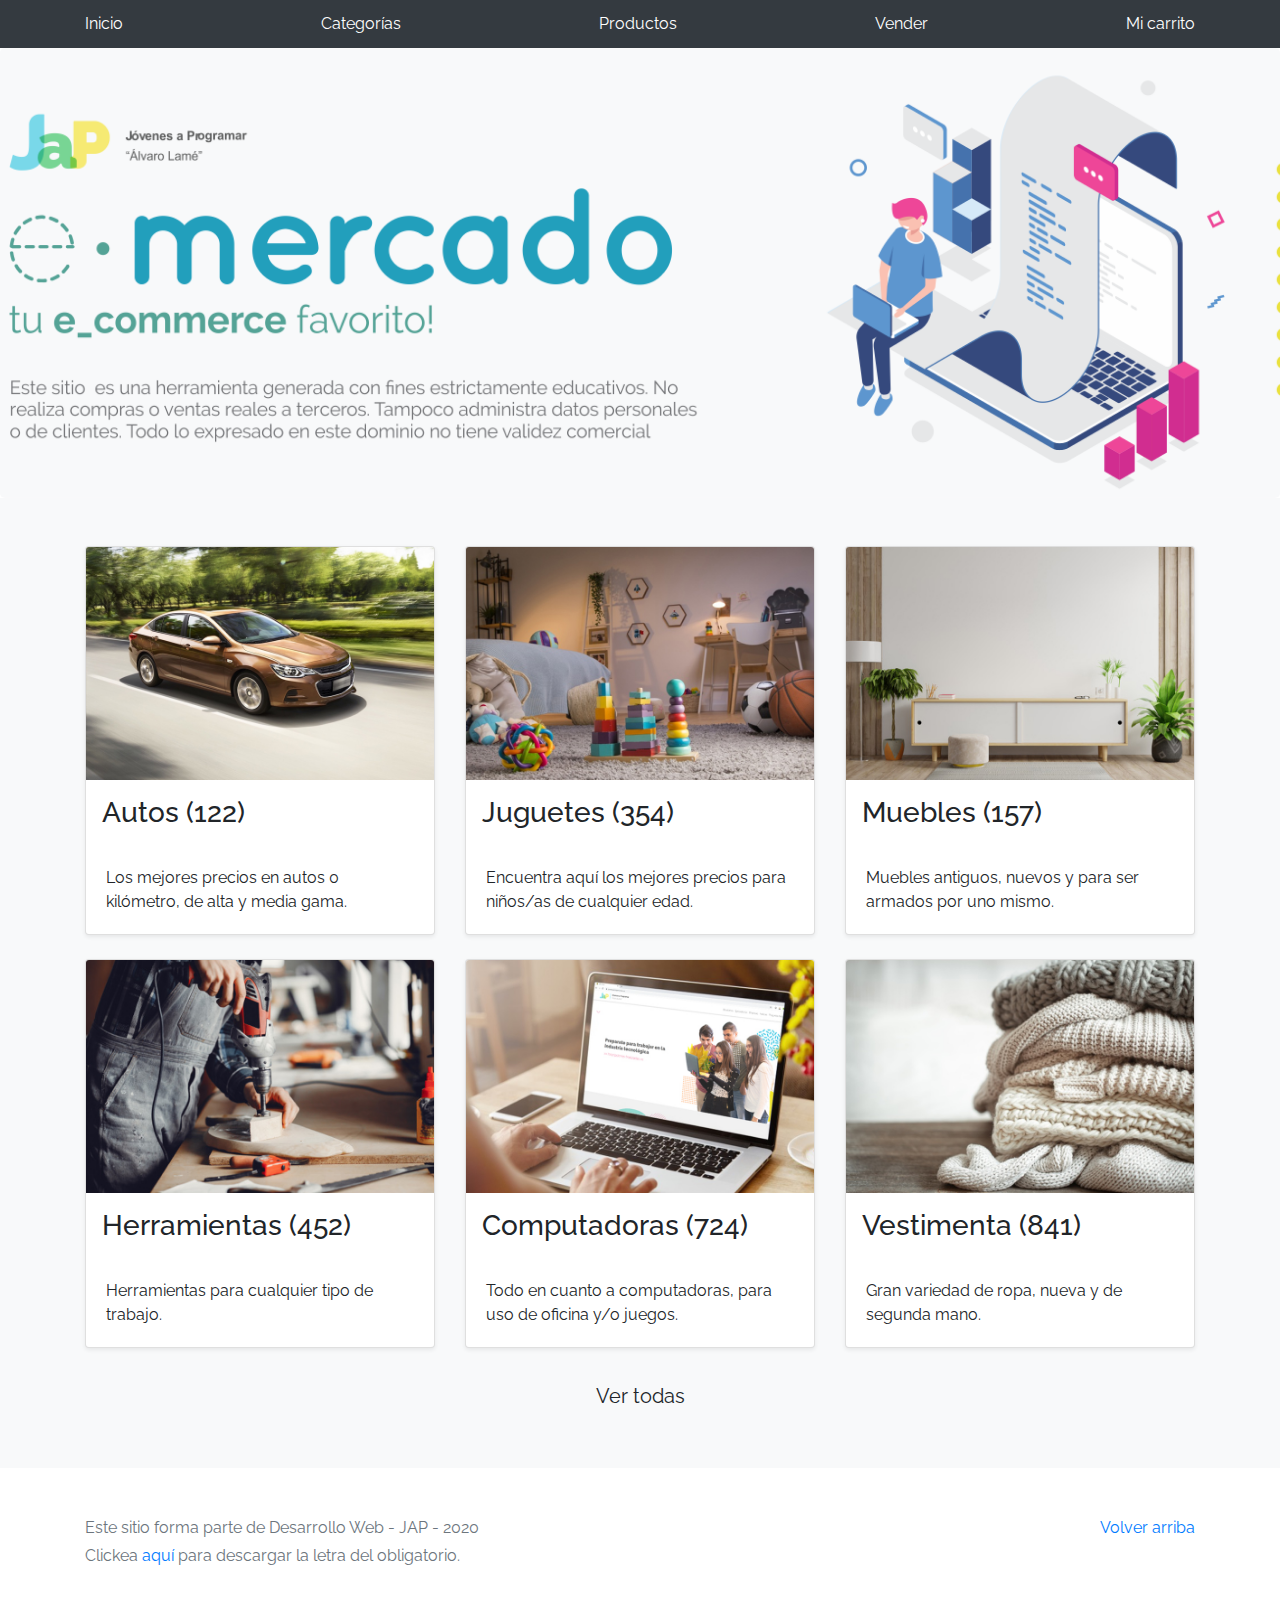
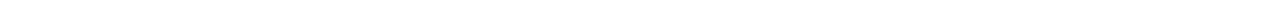
==== index.html @ 00d1c9ed "Primer commit" ====
<!DOCTYPE html>
<!-- saved from url=(0049)https://getbootstrap.com/docs/4.3/examples/album/ -->
<html lang="en">
  <head>
    <meta http-equiv="Content-Type" content="text/html; charset=UTF-8">
    <meta name="viewport" content="width=device-width, initial-scale=1, shrink-to-fit=no">
    <meta name="description" content="">
    <title>eMercado - Todo lo que busques está aquí</title>

    <link rel="canonical" href="https://getbootstrap.com/docs/4.3/examples/album/">
    <link href="https://fonts.googleapis.com/css?family=Raleway:300,300i,400,400i,700,700i,900,900i" rel="stylesheet">
    <!-- Bootstrap core CSS -->
    <link href="css/bootstrap.min.css" rel="stylesheet">
    <link href="css/styles.css" rel="stylesheet">
  </head>
  <body>
    <nav class="site-header sticky-top py-1 bg-dark">
      <div class="container d-flex flex-column flex-md-row justify-content-between">
        <a class="py-2 d-none d-md-inline-block" href="index.html">Inicio</a>
        <a class="py-2 d-none d-md-inline-block" href="categories.html">Categorías</a>
        <a class="py-2 d-none d-md-inline-block" href="products.html">Productos</a>
        <a class="py-2 d-none d-md-inline-block" href="sell.html">Vender</a>
        <a class="py-2 d-none d-md-inline-block" href="cart.html">Mi carrito</a>
      </div>
    </nav>
    <main role="main">
      <section class="jumbotron text-center">
        <div class="m-5">
          <h1></h1>
        </div>
      </section>
      <div class="album py-5 bg-light">
        <div class="container">
          <div class="row">
            <div class="col-md-4">
              <a href="categories.html" class="card mb-4 shadow-sm custom-card">
                <img class="bd-placeholder-img card-img-top"  src="img/cat1.jpg">
                <h3 class="m-3">Autos (122)</h3>
                <div class="card-body">
                  <p class="card-text">Los mejores precios en autos 0 kilómetro, de alta y media gama.</p>
                </div>
              </a>
            </div>
            <div class="col-md-4">
                <a href="categories.html" class="card mb-4 shadow-sm custom-card">
                  <img class="bd-placeholder-img card-img-top" src="img/cat2.jpg">
                  <h3 class="m-3">Juguetes (354)</h3>
                  <div class="card-body">
                    <p class="card-text">Encuentra aquí los mejores precios para niños/as de cualquier edad.</p>
                  </div>
                </a>
            </div>
            <div class="col-md-4">
                <a href="categories.html" class="card mb-4 shadow-sm custom-card">
                  <img class="bd-placeholder-img card-img-top" src="img/cat3.jpg">
                  <h3 class="m-3">Muebles (157)</h3>
                  <div class="card-body">
                    <p class="card-text">Muebles antiguos, nuevos y para ser armados por uno mismo.</p>
                  </div>
                </a>
            </div>
            <div class="col-md-4">
                <a href="categories.html" class="card mb-4 shadow-sm custom-card">
                  <img class="bd-placeholder-img card-img-top" src="img/cat4.jpg">
                  <h3 class="m-3">Herramientas (452)</h3>
                  <div class="card-body">
                    <p class="card-text">Herramientas para cualquier tipo de trabajo.</p>
                  </div>
                </a>
            </div>
            <div class="col-md-4">
                <a href="categories.html" class="card mb-4 shadow-sm custom-card">
                  <img class="bd-placeholder-img card-img-top" src="img/cat5.jpg">
                  <h3 class="m-3">Computadoras (724)</h3>
                  <div class="card-body">
                    <p class="card-text">Todo en cuanto a computadoras, para uso de oficina y/o juegos.</p>
                  </div>
                </a>
            </div>
            <div class="col-md-4">
                <a href="categories.html" class="card mb-4 shadow-sm custom-card">
                  <img class="bd-placeholder-img card-img-top" src="img/cat6.jpg">
                  <h3 class="m-3">Vestimenta (841)</h3>
                  <div class="card-body">
                    <p class="card-text">Gran variedad de ropa, nueva y de segunda mano.</p>
                  </div>
                </a>
            </div>
          </div>
          <div class="row">
              <a type="button" class="btn btn-light btn-lg btn-block" href="categories.html">Ver todas</a>
          </div>
        </div>
      </div>
    </main>
    <footer class="text-muted">
      <div class="container">
        <p class="float-right">
          <a href="#">Volver arriba</a>
        </p>
        <p>Este sitio forma parte de Desarrollo Web - JAP - 2020</p>
        <p>Clickea <a target="_blank" href="Letra.pdf">aquí</a> para descargar la letra del obligatorio.</p>
      </div>
    </footer>
    <script src="js/jquery-3.4.1.min.js"></script>
    <script src="js/bootstrap.bundle.min.js"></script>
    <script src="js/init.js"></script>
  </body>
</html>
---- css/styles.css ----
.jumbotron, .card-body, .container, .site-header{
    font-family: 'Raleway', serif !important;
}

.jumbotron .display-4{
    font-weight: bold;
}

.jumbotron {
  height: 50vh;
  padding: 5em inherit;
  margin-bottom: 0;
  background-color: #53C0FB;
  background: url('../img/cover_back.png');
  background-size: cover;
  background-position: center;
  background-repeat: no-repeat;
  color: black;
  font-weight: bold;
}

@media (min-width: 768px) {
  .jumbotron {
    padding-top: 6rem;
    padding-bottom: 6rem;
  }
}

.jumbotron p:last-child {
  margin-bottom: 0;
}

.jumbotron-heading {
  font-weight: 300;
}

.jumbotron .container {
  max-width: 40rem;
  background-color: rgba(255, 255, 255, 0.5);
  border-radius: 10px;
  text-shadow: 1px 1px 2px grey;
}

.jumbotron .lead{
  font-size: 38px;
}

footer {
  padding-top: 3rem;
  padding-bottom: 3rem;
}

footer p {
  margin-bottom: .25rem;
}

.site-header a {
  color: white;
  transition: ease-in-out color .15s;
}

.light-text {
  color: white;
}

.site-header .dropdown-menu a {
  color: black;
}

.dropzone{
  border: 2px dashed #0087F7;
  border-radius: 5px;
  background: white;
}

.alert{
  position: fixed;
  top:80px;
  width: 50%;
  left: 50%;
  transform: translate(-50%, 0);
}

.lds-ring {
  display: inline-block;
  position: relative;
  width: 64px;
  height: 64px;
  top:50%;
  left: 50%;
}
.lds-ring div {
  box-sizing: border-box;
  display: block;
  position: absolute;
  width: 51px;
  height: 51px;
  margin: 6px;
  border: 6px solid #fff;
  border-radius: 50%;
  animation: lds-ring 1.2s cubic-bezier(0.5, 0, 0.5, 1) infinite;
  border-color: #fff transparent transparent transparent;
}
.lds-ring div:nth-child(1) {
  animation-delay: -0.45s;
}
.lds-ring div:nth-child(2) {
  animation-delay: -0.3s;
}
.lds-ring div:nth-child(3) {
  animation-delay: -0.15s;
}
@keyframes lds-ring {
  0% {
    transform: rotate(0deg);
  }
  100% {
    transform: rotate(360deg);
  }
}

#spinner-wrapper{
  position: fixed;
  background-color: rgba(0,0,0,0.5);
  width:100%;
  height: 100%;
  top:0;
  left:0;
  z-index: 1021;
  display: none;
}

a.custom-card,
a.custom-card:hover {
  color: inherit;
  text-decoration: inherit;
}

.checked {
  color: orange;
}
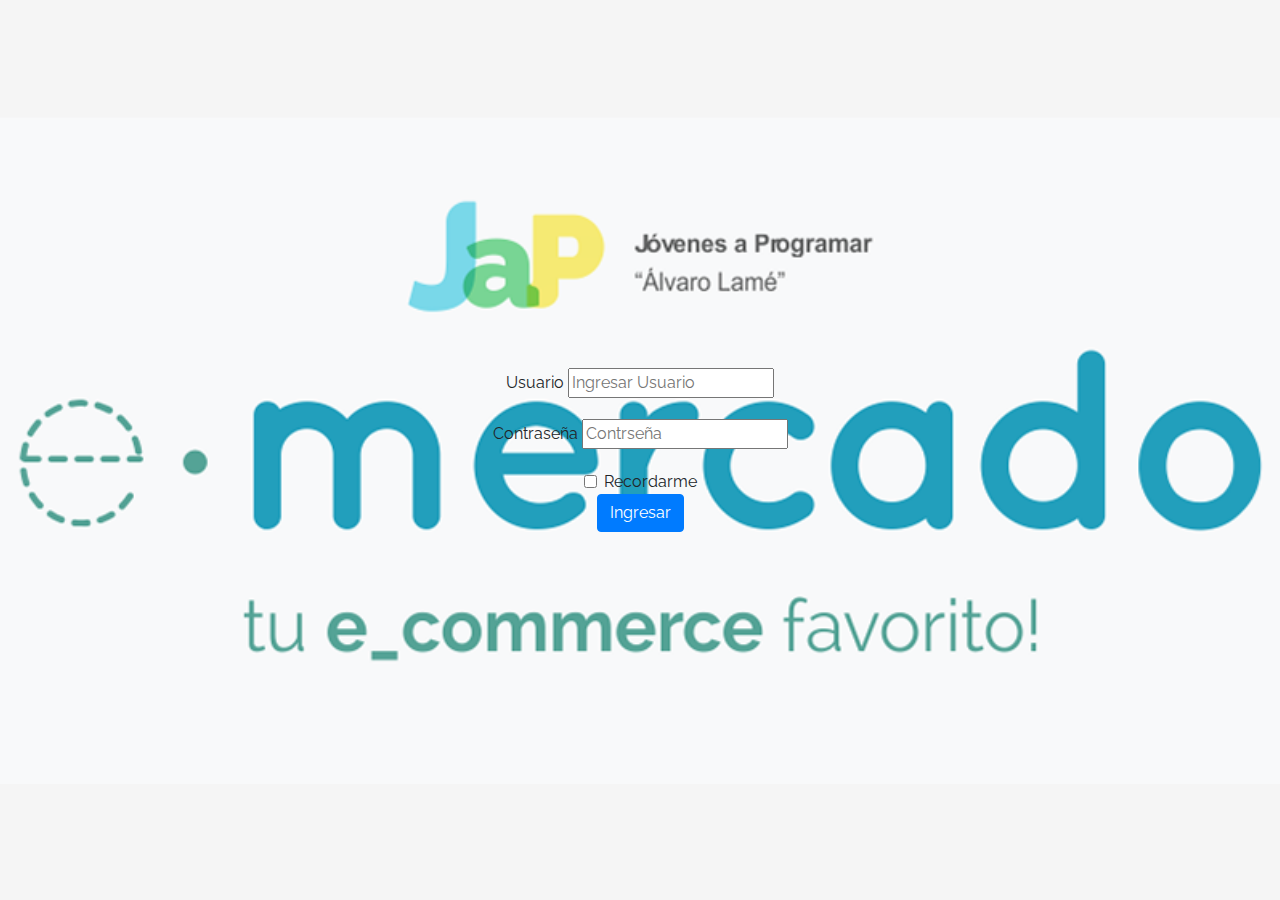
==== commit 7984784d: "login" ====
--- a/index.html
+++ b/index.html
@@ -1,109 +1,74 @@
 <!DOCTYPE html>
 <!-- saved from url=(0049)https://getbootstrap.com/docs/4.3/examples/album/ -->
 <html lang="en">
-  <head>
-    <meta http-equiv="Content-Type" content="text/html; charset=UTF-8">
-    <meta name="viewport" content="width=device-width, initial-scale=1, shrink-to-fit=no">
-    <meta name="description" content="">
-    <title>eMercado - Todo lo que busques está aquí</title>
 
-    <link rel="canonical" href="https://getbootstrap.com/docs/4.3/examples/album/">
-    <link href="https://fonts.googleapis.com/css?family=Raleway:300,300i,400,400i,700,700i,900,900i" rel="stylesheet">
-    <!-- Bootstrap core CSS -->
-    <link href="css/bootstrap.min.css" rel="stylesheet">
-    <link href="css/styles.css" rel="stylesheet">
-  </head>
-  <body>
-    <nav class="site-header sticky-top py-1 bg-dark">
-      <div class="container d-flex flex-column flex-md-row justify-content-between">
-        <a class="py-2 d-none d-md-inline-block" href="index.html">Inicio</a>
-        <a class="py-2 d-none d-md-inline-block" href="categories.html">Categorías</a>
-        <a class="py-2 d-none d-md-inline-block" href="products.html">Productos</a>
-        <a class="py-2 d-none d-md-inline-block" href="sell.html">Vender</a>
-        <a class="py-2 d-none d-md-inline-block" href="cart.html">Mi carrito</a>
+<head>
+  <meta http-equiv="Content-Type" content="text/html; charset=UTF-8">
+  <meta name="viewport" content="width=device-width, initial-scale=1, shrink-to-fit=no">
+  <meta name="description" content="">
+  <title>eMercado - Todo lo que busques está aquí</title>
+
+  
+  <link href="https://fonts.googleapis.com/css?family=Raleway:300,300i,400,400i,700,700i,900,900i" rel="stylesheet">
+  <!-- Bootstrap core CSS -->
+  <link href="css/bootstrap.min.css" rel="stylesheet">
+  <link href="css/styles.css" rel="stylesheet">
+  <style>
+    html, body{
+      height: 100%;
+      
+    }
+
+    body {
+      display: -ms-flexbox;
+      display: flex;
+      -ms-flex-align: center;
+      align-items: center;
+      padding-top: 40px;
+      padding-bottom: 40px;
+      background-color: #f5f5f5;
+      background-image: url("img/login.png");
+      background-repeat: no-repeat ;
+      background-position: center ;
+      background-size: 100rem;
+    }
+
+    .signin {
+      width: 100%;
+      max-width: 330px;
+      padding: 15px;
+      margin: auto;
+    }
+  </style>
+</head>
+
+<body>
+
+  <div class="container p-5">
+    <form class="fondo">
+      <div class="form-group">
+        
+        <label for="user">Usuario</label>
+        <input type="text" class="tamaño" class="form-control" id="user" placeholder="Ingresar Usuario" required />
       </div>
-    </nav>
-    <main role="main">
-      <section class="jumbotron text-center">
-        <div class="m-5">
-          <h1></h1>
-        </div>
-      </section>
-      <div class="album py-5 bg-light">
-        <div class="container">
-          <div class="row">
-            <div class="col-md-4">
-              <a href="categories.html" class="card mb-4 shadow-sm custom-card">
-                <img class="bd-placeholder-img card-img-top"  src="img/cat1.jpg">
-                <h3 class="m-3">Autos (122)</h3>
-                <div class="card-body">
-                  <p class="card-text">Los mejores precios en autos 0 kilómetro, de alta y media gama.</p>
-                </div>
-              </a>
-            </div>
-            <div class="col-md-4">
-                <a href="categories.html" class="card mb-4 shadow-sm custom-card">
-                  <img class="bd-placeholder-img card-img-top" src="img/cat2.jpg">
-                  <h3 class="m-3">Juguetes (354)</h3>
-                  <div class="card-body">
-                    <p class="card-text">Encuentra aquí los mejores precios para niños/as de cualquier edad.</p>
-                  </div>
-                </a>
-            </div>
-            <div class="col-md-4">
-                <a href="categories.html" class="card mb-4 shadow-sm custom-card">
-                  <img class="bd-placeholder-img card-img-top" src="img/cat3.jpg">
-                  <h3 class="m-3">Muebles (157)</h3>
-                  <div class="card-body">
-                    <p class="card-text">Muebles antiguos, nuevos y para ser armados por uno mismo.</p>
-                  </div>
-                </a>
-            </div>
-            <div class="col-md-4">
-                <a href="categories.html" class="card mb-4 shadow-sm custom-card">
-                  <img class="bd-placeholder-img card-img-top" src="img/cat4.jpg">
-                  <h3 class="m-3">Herramientas (452)</h3>
-                  <div class="card-body">
-                    <p class="card-text">Herramientas para cualquier tipo de trabajo.</p>
-                  </div>
-                </a>
-            </div>
-            <div class="col-md-4">
-                <a href="categories.html" class="card mb-4 shadow-sm custom-card">
-                  <img class="bd-placeholder-img card-img-top" src="img/cat5.jpg">
-                  <h3 class="m-3">Computadoras (724)</h3>
-                  <div class="card-body">
-                    <p class="card-text">Todo en cuanto a computadoras, para uso de oficina y/o juegos.</p>
-                  </div>
-                </a>
-            </div>
-            <div class="col-md-4">
-                <a href="categories.html" class="card mb-4 shadow-sm custom-card">
-                  <img class="bd-placeholder-img card-img-top" src="img/cat6.jpg">
-                  <h3 class="m-3">Vestimenta (841)</h3>
-                  <div class="card-body">
-                    <p class="card-text">Gran variedad de ropa, nueva y de segunda mano.</p>
-                  </div>
-                </a>
-            </div>
-          </div>
-          <div class="row">
-              <a type="button" class="btn btn-light btn-lg btn-block" href="categories.html">Ver todas</a>
-          </div>
-        </div>
+      <div class="form-group">
+        <label  for="password" >Contraseña</label>
+        <input type="password" class="tamaño" class="form-control" id="password" placeholder="Contrseña" required />
       </div>
-    </main>
-    <footer class="text-muted">
-      <div class="container">
-        <p class="float-right">
-          <a href="#">Volver arriba</a>
-        </p>
-        <p>Este sitio forma parte de Desarrollo Web - JAP - 2020</p>
-        <p>Clickea <a target="_blank" href="Letra.pdf">aquí</a> para descargar la letra del obligatorio.</p>
+      <div class="form-check">
+        <input type="checkbox" class="form-check-input" id="remember">
+        <label class="form-check-label" for="remember">Recordarme</label>
       </div>
-    </footer>
-    <script src="js/jquery-3.4.1.min.js"></script>
-    <script src="js/bootstrap.bundle.min.js"></script>
-    <script src="js/init.js"></script>
-  </body>
+      <button type="button" onclick="login();" class="btn btn-primary">Ingresar</button>
+    </form>
+    
+  </div>
+  <div id="spinner-wrapper">
+    
+  </div>
+
+  <script src="js/init.js"></script>
+  <script src="js/login.js"></script>
+
+</body>
 </html>--- a/css/styles.css
+++ b/css/styles.css
@@ -138,4 +138,16 @@
 
 .checked {
   color: orange;
+}
+.titulo{
+  text-align: center;
+  font-family: 'Franklin Gothic Medium', 'Arial Narrow', Arial, sans-serif;
+}
+.tamaño{
+  size: 30;
+
+}
+.fondo{
+  text-align: center;
+  
 }